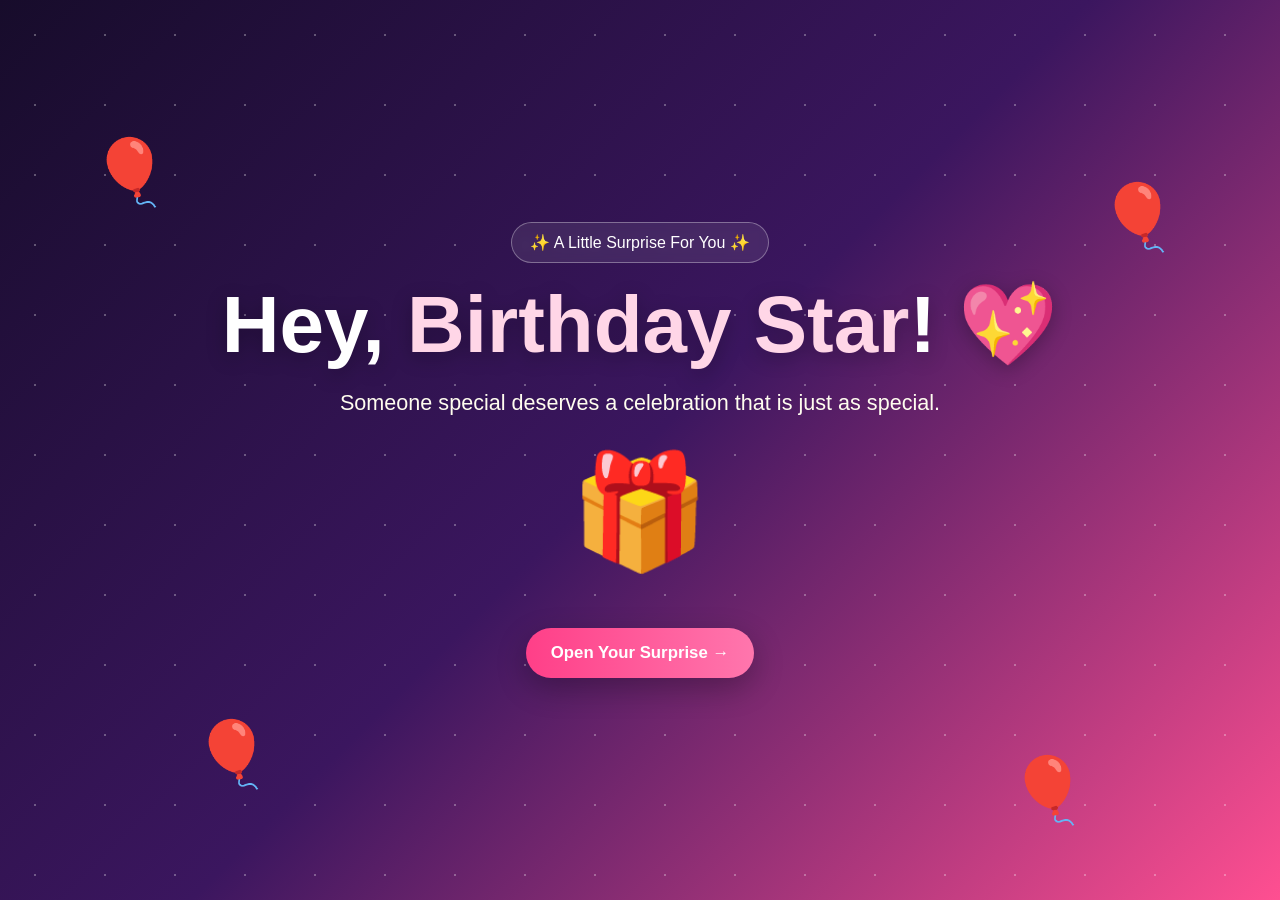
==== index.html @ aee921e8 "Add files via upload" ====
<!DOCTYPE html>
<html lang="en">
<head>
    <meta charset="UTF-8">
    <meta name="viewport" content="width=device-width, initial-scale=1.0">
    <title>Birthday Surprise 🎂</title>
    <link rel="stylesheet" href="style.css">
</head>

<body class="page1">

    <div class="stars"></div>

    <div class="balloon b1">🎈</div>
    <div class="balloon b2">🎈</div>
    <div class="balloon b3">🎈</div>
    <div class="balloon b4">🎈</div>

    <main class="hero">

        <div class="badge">
            ✨ A Little Surprise For You ✨
        </div>

        <h1>
            Hey, <span class="name">Birthday Star</span>! 💖
        </h1>

        <p class="lead">
            Someone special deserves a celebration
            that is just as special.
        </p>

        <div class="gift">🎁</div>

        <button class="btn" onclick="goTo('page2.html')">
            Open Your Surprise →
        </button>

    </main>

    <script src="script.js"></script>

</body>
</html>
---- style.css ----
* {
    box-sizing: border-box;
    margin: 0;
    padding: 0;
}

/* =================================
   MOBILE RESPONSIVE DESIGN
================================= */

@media screen and (max-width: 768px) {

    body {
        width: 100%;
        min-height: 100vh;
        overflow-x: hidden;
    }

    .hero,
    .content,
    .final-card {
        width: 100%;
        min-height: 100vh;
        padding: 30px 18px;
    }

    /* Headings */

    h1 {
        font-size: 2.4rem;
        line-height: 1.15;
    }

    h2 {
        font-size: 1.45rem;
        line-height: 1.3;
    }

    .lead,
    .message {
        font-size: 1rem;
        line-height: 1.6;
        max-width: 95%;
    }

    /* Button */

    .btn {
        width: min(90%, 320px);
        min-height: 52px;
        padding: 14px 20px;
        font-size: 1rem;
    }

    /* Gift */

    .gift {
        font-size: 5rem;
        margin: 20px 0;
    }

    /* Balloons */

    .balloon {
        font-size: 2.7rem;
    }

    .b1 {
        left: 3%;
        top: 10%;
    }

    .b2 {
        right: 3%;
        top: 15%;
    }

    .b3 {
        left: 5%;
        bottom: 8%;
    }

    .b4 {
        right: 5%;
        bottom: 10%;
    }

    /* Page 2 */

    .emoji-big {
        font-size: 4.5rem;
    }

    .wish-cards {
        width: 100%;
        gap: 10px;
    }

    .wish-cards div {
        width: 29%;
        min-width: 95px;
        padding: 15px 5px;
        font-size: 1.8rem;
    }

    .wish-cards span {
        font-size: 0.8rem;
    }

    /* =========================
       BIRTHDAY CAKE
    ========================= */

    .cake-wrap {
        width: 300px;
        height: 250px;

        transform: scale(0.82);
        transform-origin: center;
        margin: -5px auto;
    }

    /* =========================
       CAKE CUTTING
    ========================= */

    .cut-cake {
        width: 300px;
        height: 260px;

        transform: scale(0.82);
        transform-origin: center;
        margin: -5px auto;
    }

    .knife {
        font-size: 4rem;
    }

    /* Status message */

    .status {
        width: 95%;
        font-size: 0.95rem;
        line-height: 1.5;
    }

    /* Final page */

    .final-card {
        padding: 25px 20px;
    }

    .crown {
        font-size: 3.5rem;
    }

    .final-card p {
        font-size: 1rem;
        line-height: 1.7;
    }

    .big-wish {
        font-size: 1.1rem !important;
    }

    .hearts {
        font-size: 1.4rem;
        word-spacing: 5px;
    }
}


/* =================================
   SMALL PHONES
   Example: 320px - 480px
================================= */

@media screen and (max-width: 480px) {

    h1 {
        font-size: 2rem;
    }

    h2 {
        font-size: 1.25rem;
    }

    .lead,
    .message {
        font-size: 0.95rem;
    }

    .badge {
        font-size: 0.8rem;
        padding: 8px 14px;
    }

    .gift {
        font-size: 4.5rem;
    }

    .emoji-big {
        font-size: 4rem;
    }

    .wish-cards {
        gap: 7px;
    }

    .wish-cards div {
        min-width: 85px;
        padding: 13px 4px;
        font-size: 1.5rem;
    }

    .wish-cards span {
        font-size: 0.72rem;
    }

    .cake-wrap {
        transform: scale(0.72);
        margin: -20px auto;
    }

    .cut-cake {
        transform: scale(0.72);
        margin: -20px auto;
    }

    .btn {
        width: 92%;
        font-size: 0.95rem;
    }

    .balloon {
        font-size: 2.2rem;
    }
}


/* =================================
   VERY SMALL PHONES
   Example: 320px
================================= */

@media screen and (max-width: 350px) {

    h1 {
        font-size: 1.8rem;
    }

    .cake-wrap,
    .cut-cake {
        transform: scale(0.65);
    }

    .wish-cards div {
        min-width: 78px;
    }

}
:root {
    --pink: #ff4f91;
    --purple: #7c4dff;
    --dark: #170c2b;
}

html,
body {
    min-height: 100%;
}

body {
    overflow-x: hidden;
    font-family: Arial, Helvetica, sans-serif;
    color: white;
    text-align: center;
}

/* =========================
   PAGE BACKGROUNDS
========================= */

body.page1 {
    background:
        linear-gradient(
            135deg,
            #170c2b,
            #3b165f,
            #ff4f91
        );

    min-height: 100vh;
}

body.page2 {
    background:
        linear-gradient(
            135deg,
            #29144f,
            #783b9f,
            #ff709f
        );

    min-height: 100vh;
}

body.cake-page {
    background:
        radial-gradient(
            circle at top,
            #4b216b,
            #160b2a 65%
        );

    min-height: 100vh;
}

body.final-page {
    background:
        linear-gradient(
            135deg,
            #ff5f9e,
            #9d55e8,
            #40206f
        );

    min-height: 100vh;
}

/* =========================
   MAIN CONTAINERS
========================= */

.hero,
.content {
    min-height: 100vh;

    display: flex;
    flex-direction: column;

    align-items: center;
    justify-content: center;

    padding: 35px 20px;

    position: relative;
    z-index: 2;
}

.hero {
    max-width: 900px;
    margin: auto;
}

/* =========================
   TEXT
========================= */

.badge {
    display: inline-block;

    padding: 10px 18px;

    border: 1px solid #ffffff55;

    background: #ffffff15;

    border-radius: 50px;

    backdrop-filter: blur(5px);

    margin-bottom: 20px;
}

h1 {
    font-size: clamp(2.3rem, 7vw, 5rem);

    line-height: 1.05;

    text-shadow:
        0 5px 20px #0004;

    margin-bottom: 18px;
}

h2 {
    font-size: clamp(1.4rem, 4vw, 2.3rem);

    margin: 10px 0 22px;
}

.name {
    color: #ffd6e7;
}

.lead,
.message {
    font-size: clamp(1rem, 2.5vw, 1.35rem);

    line-height: 1.7;

    max-width: 650px;

    color: #fffdef;
}

/* =========================
   BUTTON
========================= */

.btn {
    border: none;

    background:
        linear-gradient(
            90deg,
            #ff3f88,
            #ff76ad
        );

    color: white;

    font-size: 1.05rem;

    font-weight: bold;

    padding: 15px 25px;

    border-radius: 50px;

    cursor: pointer;

    box-shadow:
        0 10px 30px #0004;

    transition: 0.25s;

    margin-top: 25px;
}

.btn:hover {
    transform:
        translateY(-3px)
        scale(1.03);

    box-shadow:
        0 15px 35px #0005;
}

/* =========================
   GIFT
========================= */

.gift {
    font-size: 7rem;

    margin: 25px 0;

    animation:
        bounce 1.8s infinite;
}

/* =========================
   BALLOONS
========================= */

.balloon {
    position: fixed;

    font-size: 4rem;

    animation:
        float 5s ease-in-out infinite;

    z-index: 1;
}

.b1 {
    left: 7%;
    top: 15%;
}

.b2 {
    right: 8%;
    top: 20%;

    animation-delay: 1s;
}

.b3 {
    left: 15%;
    bottom: 12%;

    animation-delay: 2s;
}

.b4 {
    right: 15%;
    bottom: 8%;

    animation-delay: 3s;
}

/* =========================
   STARS
========================= */

.stars,
.sparkles {
    position: fixed;

    inset: 0;

    background-image:
        radial-gradient(
            #fff 1px,
            transparent 1px
        );

    background-size: 70px 70px;

    opacity: 0.3;

    animation:
        twinkle 3s infinite;
}

/* =========================
   PAGE 2 CARDS
========================= */

.emoji-big {
    font-size: 6rem;

    animation:
        bounce 1.5s infinite;
}

.wish-cards {
    display: flex;

    gap: 18px;

    flex-wrap: wrap;

    justify-content: center;

    margin: 30px 0;
}

.wish-cards div {
    width: 150px;

    padding: 22px 10px;

    background: #ffffff18;

    border: 1px solid #ffffff33;

    border-radius: 20px;

    font-size: 2.3rem;

    backdrop-filter: blur(8px);
}

.wish-cards span {
    display: block;

    font-size: 0.95rem;

    margin-top: 10px;
}

/* =========================
   CANDLE PAGE
========================= */

.status {
    font-size: 1.1rem;

    min-height: 28px;

    margin-top: 20px;

    color: #ffe7f1;
}

.cake-wrap {
    position: relative;

    width: 330px;

    height: 270px;

    margin: 25px auto 5px;
}

/* Flames */

.flames {
    position: absolute;

    top: 18px;

    left: 62px;

    width: 205px;

    display: flex;

    justify-content: space-around;

    z-index: 6;

    font-size: 22px;

    animation:
        flicker 0.5s infinite alternate;
}

.flames.off {
    opacity: 0;

    transform:
        scale(0.2);

    transition: 0.5s;
}

/* Candles */

.candles {
    position: absolute;

    top: 45px;

    left: 70px;

    width: 190px;

    display: flex;

    justify-content: space-around;

    z-index: 5;
}

.candles i {
    width: 10px;

    height: 50px;

    background:
        repeating-linear-gradient(
            0deg,
            #fff 0 8px,
            #ff5a99 8px 16px
        );

    border-radius: 4px;
}

/* Cake top */

.cake-top {
    position: absolute;

    left: 40px;

    top: 80px;

    width: 250px;

    height: 55px;

    border-radius: 50%;

    background: #ffb7cf;

    z-index: 3;

    padding-top: 12px;
}

/* Cake body */

.cake-body {
    position: absolute;

    left: 40px;

    bottom: 35px;

    width: 250px;

    height: 125px;

    border-radius:
        18px 18px
        28px 28px;

    background:
        linear-gradient(
            #ff8fba,
            #ed477e
        );

    border: 5px solid #ffd0df;

    box-shadow:
        0 15px 30px #0005;

    display: flex;

    align-items: center;

    justify-content: center;
}

.cake-body span {
    font-weight: bold;

    letter-spacing: 2px;

    font-size: 1rem;

    color: white;
}

.cake-bottom {
    position: absolute;

    left: 30px;

    bottom: 18px;

    width: 270px;

    height: 35px;

    border-radius: 50%;

    background: #ffbed3;
}

/* =========================
   CUTTING PAGE
========================= */

.cut-cake {
    position: relative;

    width: 350px;

    height: 300px;

    margin: 20px auto;
}

.cake-round {
    position: absolute;

    left: 55px;

    top: 65px;

    width: 240px;

    height: 170px;

    border-radius: 50%;

    background:
        linear-gradient(
            #ff9fc0,
            #ee5b8e
        );

    border: 8px solid #ffd1df;

    box-shadow:
        0 20px 30px #0005;

    display: flex;

    flex-direction: column;

    align-items: center;

    justify-content: center;

    z-index: 2;
}

.icing {
    color: white;

    font-size: 1.1rem;

    margin-bottom: 20px;
}

.cake-text {
    font-weight: bold;

    letter-spacing: 2px;
}

/* Knife */

.knife {
    position: absolute;

    right: 0;

    top: 10px;

    font-size: 5rem;

    z-index: 5;

    transform: rotate(-25deg);

    transition: 1s;
}

.cut-cake.cutting .knife {
    right: 145px;

    top: 100px;

    transform:
        rotate(35deg);
}

/* Cake slices */

.slice {
    position: absolute;

    font-size: 5rem;

    top: 100px;

    z-index: 4;

    opacity: 0;
}

.left-slice {
    left: 55px;
}

.right-slice {
    right: 55px;
}

.cut-cake.cut .left-slice {
    animation:
        sliceLeft 1s forwards;
}

.cut-cake.cut .right-slice {
    animation:
        sliceRight 1s forwards;
}

.cut-cake.cut .cake-round {
    animation:
        splitCake 1s forwards;
}

/* =========================
   FINAL PAGE
========================= */

.hearts {
    position: fixed;

    top: 8%;

    width: 100%;

    font-size: 2rem;

    word-spacing: 25px;

    animation:
        heartFloat 5s infinite;

    opacity: 0.7;
}

.final-card {
    position: relative;

    z-index: 2;

    max-width: 700px;

    margin: auto;

    min-height: 100vh;

    padding: 50px 25px;

    display: flex;

    flex-direction: column;

    align-items: center;

    justify-content: center;
}

.crown {
    font-size: 4.5rem;

    animation:
        bounce 1.5s infinite;
}

.final-card p {
    font-size: 1.15rem;

    line-height: 1.8;

    max-width: 620px;

    margin: 10px auto;

    color: #fff9fc;
}

.big-wish {
    font-size: 1.35rem !important;

    font-weight: bold;
}

.signature {
    font-style: italic;

    margin: 20px 0;

    font-size: 1.05rem;
}

/* =========================
   CONFETTI
========================= */

.confetti-piece {
    position: fixed;

    top: -20px;

    width: 9px;

    height: 18px;

    z-index: 20;

    animation:
        fall 3s linear forwards;
}

/* =========================
   ANIMATIONS
========================= */

@keyframes bounce {

    50% {
        transform:
            translateY(-12px)
            rotate(2deg);
    }

}

@keyframes float {

    50% {
        transform:
            translateY(-25px)
            rotate(8deg);
    }

}

@keyframes twinkle {

    50% {
        opacity: 0.12;
    }

}

@keyframes flicker {

    from {
        transform: scale(1);
    }

    to {
        transform:
            scale(1.12)
            translateY(-2px);
    }

}

@keyframes heartFloat {

    50% {
        transform:
            translateY(30px)
            scale(1.08);
    }

}

@keyframes fall {

    to {
        transform:
            translateY(110vh)
            rotate(720deg);

        opacity: 0;
    }

}

@keyframes sliceLeft {

    to {
        opacity: 1;

        transform:
            translateX(-75px)
            rotate(-12deg);
    }

}

@keyframes sliceRight {

    to {
        opacity: 1;

        transform:
            translateX(75px)
            rotate(12deg);
    }

}

@keyframes splitCake {

    to {
        transform:
            scaleX(0.82);

        opacity: 0.75;
    }

}

/* =========================
   MOBILE
========================= */

@media (max-width: 600px) {

    .gift {
        font-size: 5rem;
    }

    .cake-wrap {
        transform: scale(0.85);

        margin-top: 0;
    }

    .cut-cake {
        transform: scale(0.85);

        margin-top: 0;
    }

    .wish-cards div {
        width: 125px;
    }

    .balloon {
        font-size: 3rem;
    }

}
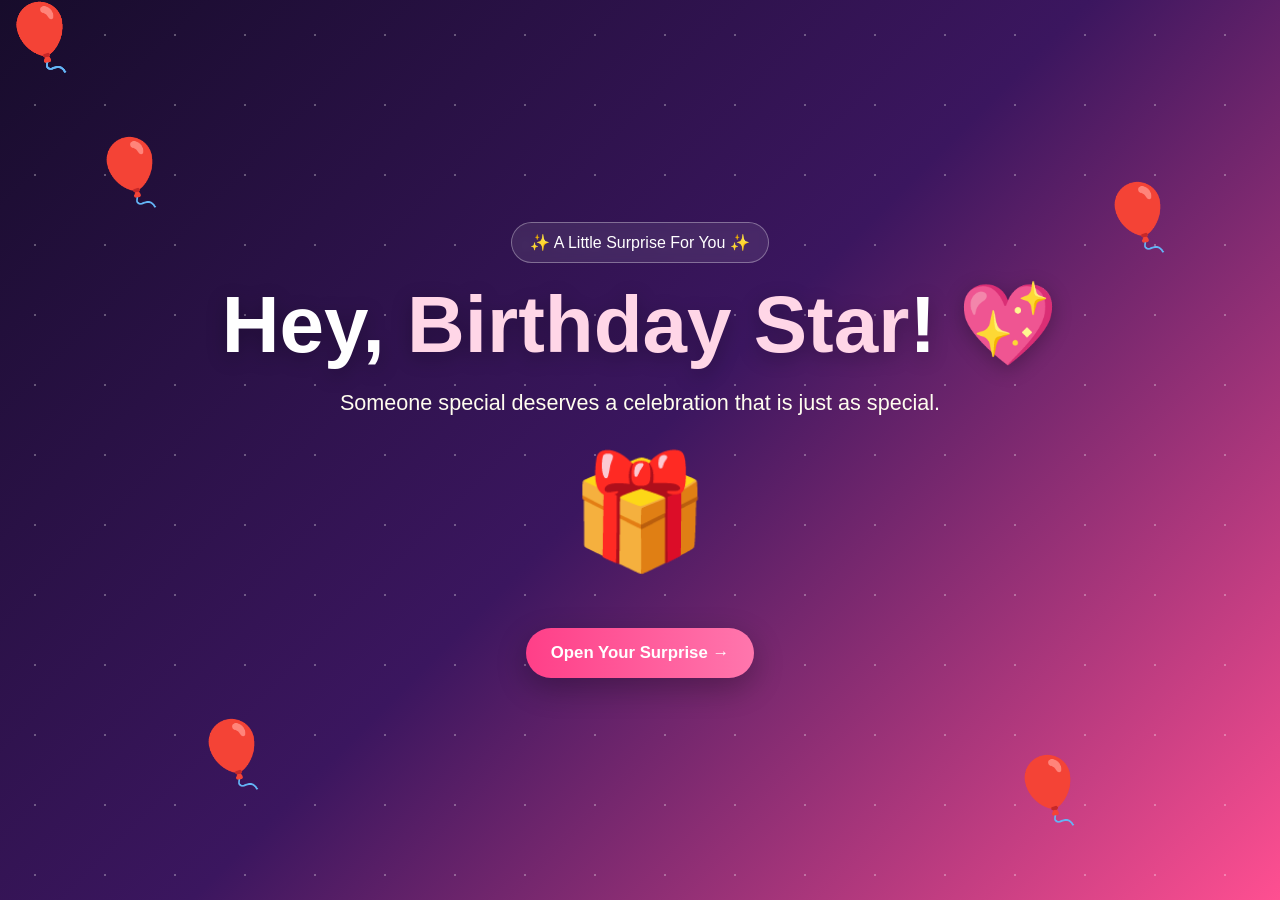
==== commit 530baf1a: "Update index.html" ====
--- a/index.html
+++ b/index.html
@@ -15,6 +15,9 @@
     <div class="balloon b2">🎈</div>
     <div class="balloon b3">🎈</div>
     <div class="balloon b4">🎈</div>
+    <div class="balloon b5">🎈</div>
+    <div class="balloon b6">🎈</div>
+    <div class="balloon b7">🎈</div>
 
     <main class="hero">
 
@@ -42,4 +45,4 @@
     <script src="script.js"></script>
 
 </body>
-</html>+</html>
